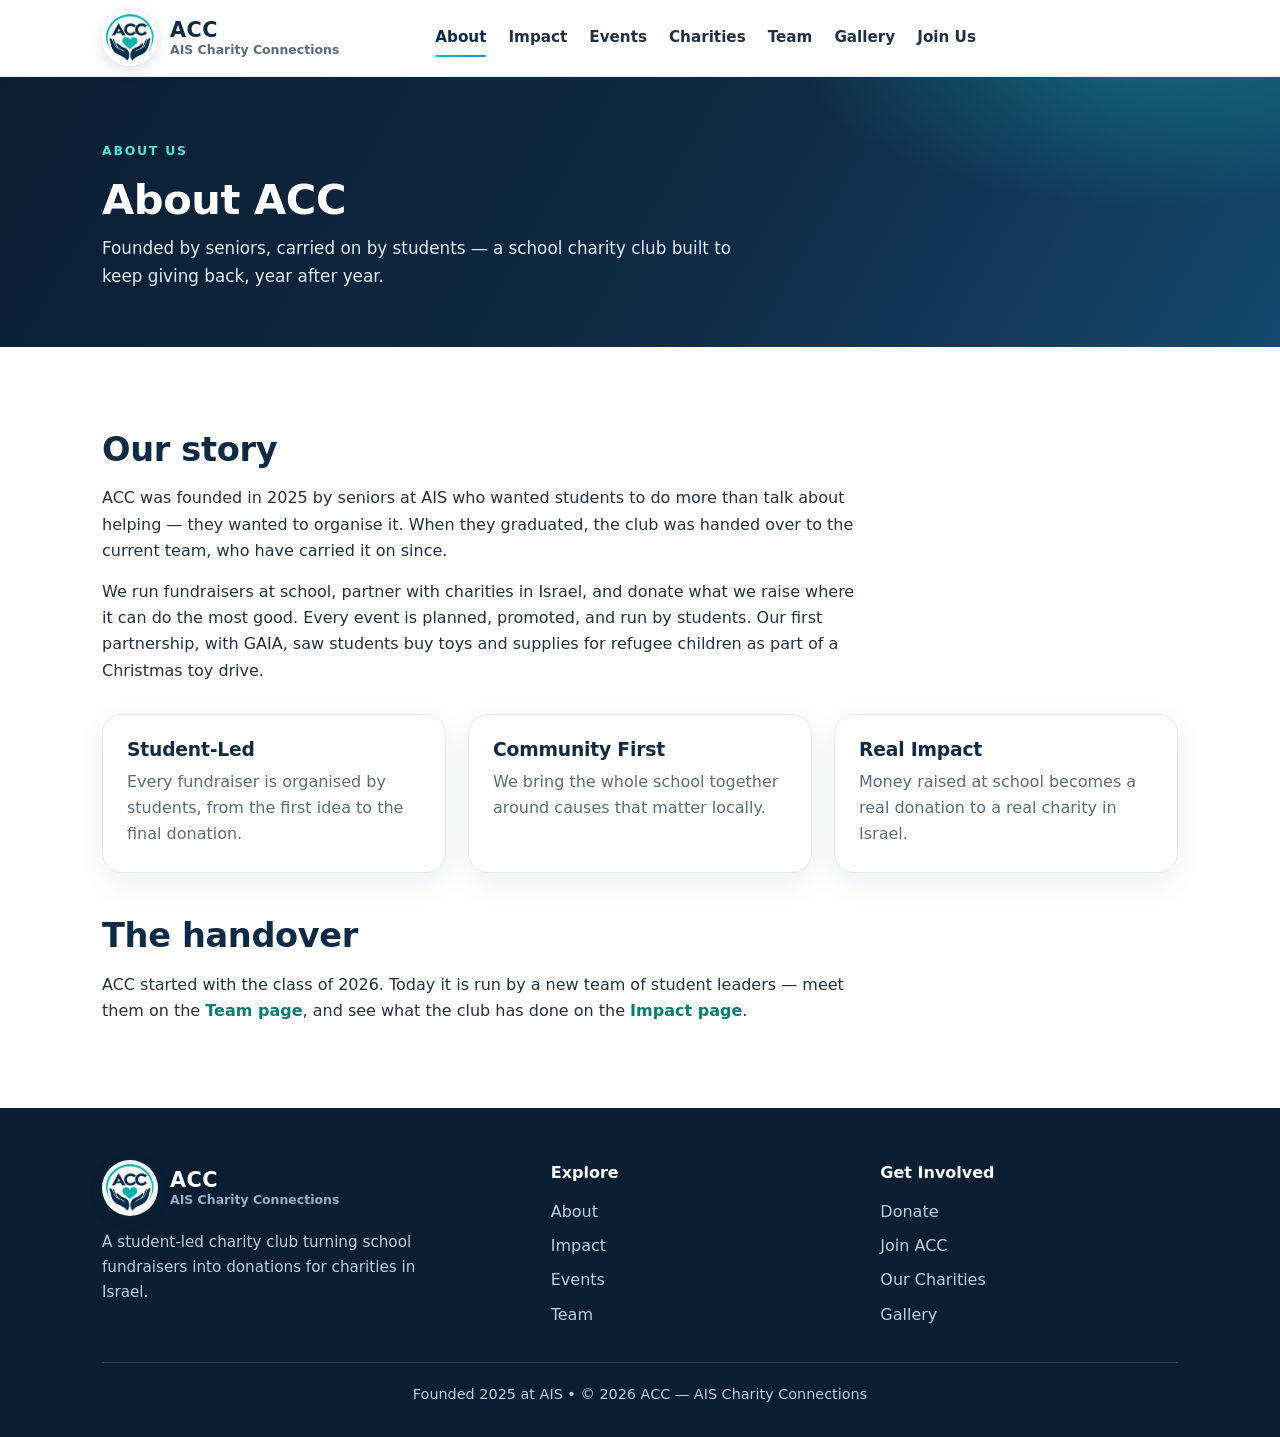
==== about.html @ 7ad08181 "Initial commit" ====
<!DOCTYPE html>
<html lang="en">
<head>
  <meta charset="UTF-8">
  <meta name="viewport" content="width=device-width, initial-scale=1.0">
  <title>About — ACC | AIS Charity Connections</title>
  <meta name="description" content="About ACC — AIS Charity Connections, a student-led charity club founded in 2025 at AIS.">
  <link rel="icon" type="image/png" href="images/logo.png">
  <link rel="stylesheet" href="styles.css">
</head>
<body>

  <header class="site-header">
    <nav class="nav container">
      <a class="logo" href="index.html"><span class="logo-badge"><img class="logo-img" src="images/logo.png" alt="ACC logo"></span><span class="logo-text"><span class="logo-name">ACC</span><span class="logo-sub">AIS Charity Connections</span></span></a>
      <button class="nav-toggle" id="navToggle" aria-label="Open menu">☰</button>
      <div class="nav-links" id="navLinks">
        <a href="about.html" class="active">About</a>
        <a href="impact.html">Impact</a>
        <a href="events.html">Events</a>
        <a href="charities.html">Charities</a>
        <a href="team.html">Team</a>
        <a href="gallery.html">Gallery</a>
        <a href="join.html">Join Us</a>
        <div class="kofi-slot" id="kofiNavSlot"></div>
      </div>
    </nav>
  </header>

  <main>
    <section class="page-hero">
      <div class="container">
        <p class="eyebrow">About Us</p>
        <h1>About ACC</h1>
        <p class="page-hero-text">Founded by seniors, carried on by students — a school charity club built to keep giving back, year after year.</p>
      </div>
    </section>

    <section class="section">
      <div class="container">
        <div class="reveal">
          <h2>Our story</h2>
          <p style="margin-bottom:14px;max-width:760px">ACC was founded in 2025 by seniors at AIS who wanted students to do more than talk about helping — they wanted to organise it. When they graduated, the club was handed over to the current team, who have carried it on since.</p>
          <p style="max-width:760px">We run fundraisers at school, partner with charities in Israel, and donate what we raise where it can do the most good. Every event is planned, promoted, and run by students. Our first partnership, with GAIA, saw students buy toys and supplies for refugee children as part of a Christmas toy drive.</p>
        </div>
        <div class="card-grid">
          <div class="card reveal"><h3>Student-Led</h3><p>Every fundraiser is organised by students, from the first idea to the final donation.</p></div>
          <div class="card reveal"><h3>Community First</h3><p>We bring the whole school together around causes that matter locally.</p></div>
          <div class="card reveal"><h3>Real Impact</h3><p>Money raised at school becomes a real donation to a real charity in Israel.</p></div>
        </div>
        <div class="reveal" style="margin-top:44px">
          <h2>The handover</h2>
          <p style="max-width:760px">ACC started with the class of 2026. Today it is run by a new team of student leaders — meet them on the <a href="team.html" class="text-link">Team page</a>, and see what the club has done on the <a href="impact.html" class="text-link">Impact page</a>.</p>
        </div>
      </div>
    </section>
  </main>

  <footer class="site-footer">
    <div class="container">
      <div class="footer-grid">
        <div>
          <a class="logo" href="index.html"><span class="logo-badge"><img class="logo-img" src="images/logo.png" alt="ACC logo"></span><span class="logo-text"><span class="logo-name">ACC</span><span class="logo-sub">AIS Charity Connections</span></span></a>
          <p class="footer-blurb">A student-led charity club turning school fundraisers into donations for charities in Israel.</p>
        </div>
        <div>
          <h4>Explore</h4>
          <ul>
            <li><a href="about.html">About</a></li>
            <li><a href="impact.html">Impact</a></li>
            <li><a href="events.html">Events</a></li>
            <li><a href="team.html">Team</a></li>
          </ul>
        </div>
        <div>
          <h4>Get Involved</h4>
          <ul>
            <li><a href="donate.html">Donate</a></li>
            <li><a href="join.html">Join ACC</a></li>
            <li><a href="charities.html">Our Charities</a></li>
            <li><a href="gallery.html">Gallery</a></li>
          </ul>
        </div>
      </div>
      <p class="footer-bottom">Founded 2025 at AIS • © 2026 ACC — AIS Charity Connections</p>
    </div>
  </footer>

  <script src="script.js"></script>

  <!-- Ko-fi button: the real Ko-fi button sits in the header (styles.css docks it there) -->
  <script src='https://storage.ko-fi.com/cdn/scripts/overlay-widget.js'></script>
  <script>
    kofiWidgetOverlay.draw('aischarityconnections', {
      'type': 'floating-chat',
      'floating-chat.cssId': 'accnav',
      'floating-chat.donateButton.text': 'Donate',
      'floating-chat.donateButton.background-color': '#0FB5A6',
      'floating-chat.donateButton.text-color': '#fff'
    }, 'kofiNavSlot');
  </script>
</body>
</html>
---- styles.css ----
/* ============================================================
   ACC — AIS Charity Connections
   Premium theme: navy + turquoise (matched to the logo)
   Colours live in the variables below — change them in ONE
   place and the whole site follows.
   ============================================================ */
:root{
  --navy:#0F2A44;
  --navy-deep:#0B1F34;
  --turq:#0FB5A6;
  --turq-bright:#13C2B2;
  --turq-dark:#0A7C73;
  --blue:#2D7FF9;
  --bg:#ffffff;
  --alt:#F3F8F8;
  --text:#22303F;
  --muted:#5B6B7A;
  --line:#E4ECEC;
  --radius:20px;
  --shadow:0 10px 30px rgba(15,42,68,.08);
  --shadow-lift:0 18px 42px rgba(15,42,68,.14);
  --ease:cubic-bezier(.16,1,.3,1);
}

/* Smooth cross-page transitions (Chrome): pages fade + slide instead of snapping */
@view-transition{navigation:auto}
::view-transition-old(root){animation:pageOut .28s ease both}
::view-transition-new(root){animation:pageIn .38s var(--ease) both}
@keyframes pageOut{to{opacity:0;transform:translateY(-8px)}}
@keyframes pageIn{from{opacity:0;transform:translateY(14px)}}

*{box-sizing:border-box;margin:0;padding:0}
html{scroll-behavior:smooth}
body{font-family:Inter,system-ui,-apple-system,Segoe UI,Roboto,Arial,sans-serif;color:var(--text);background:var(--bg);line-height:1.65;-webkit-font-smoothing:antialiased}
::selection{background:#BDEEE9;color:var(--navy-deep)}
img{max-width:100%;display:block}
a{transition:color .25s ease}
.container{max-width:1120px;margin:0 auto;padding:0 22px}
h1,h2,h3{color:var(--navy);line-height:1.15;letter-spacing:-.01em}
h2{font-size:2.1rem;margin-bottom:16px}
.subheading{margin:40px 0 16px;font-size:1.3rem}
.section{padding:84px 0}
.section-alt{background:var(--alt)}
.section-intro{color:var(--muted);max-width:700px;margin-bottom:28px}
.eyebrow{color:var(--turq-dark);font-weight:800;letter-spacing:.14em;text-transform:uppercase;font-size:.78rem;margin-bottom:14px}

/* Reveal on scroll — script.js adds .visible when a block enters the screen */
.reveal{opacity:0;transform:translateY(26px);transition:opacity .8s ease,transform .8s var(--ease)}
.reveal.visible{opacity:1;transform:none}
.card-grid>.reveal:nth-child(2),.team-grid>.reveal:nth-child(2),.stats-grid>.reveal:nth-child(2){transition-delay:.08s}
.card-grid>.reveal:nth-child(3),.team-grid>.reveal:nth-child(3),.stats-grid>.reveal:nth-child(3){transition-delay:.16s}
.team-grid>.reveal:nth-child(4),.stats-grid>.reveal:nth-child(4){transition-delay:.24s}
.team-grid>.reveal:nth-child(5){transition-delay:.32s}

/* Header */
.site-header{position:sticky;top:0;z-index:10001;background:rgba(255,255,255,.86);backdrop-filter:blur(14px);-webkit-backdrop-filter:blur(14px);border-bottom:1px solid var(--line);transition:box-shadow .3s ease}
.site-header.scrolled{box-shadow:0 8px 28px rgba(15,42,68,.10)}
.nav{display:flex;align-items:center;justify-content:space-between;min-height:76px;gap:16px}
.logo{display:flex;align-items:center;gap:12px;text-decoration:none}
.logo-badge{display:block;width:56px;height:56px;border-radius:50%;overflow:hidden;flex-shrink:0;box-shadow:0 4px 14px rgba(15,42,68,.14)}
.logo-img{width:100%;height:100%;object-fit:cover;transform:scale(1.18)}
.logo-text{display:flex;flex-direction:column;line-height:1.15}
.logo-name{color:var(--navy);font-weight:800;font-size:1.3rem;letter-spacing:.02em}
.logo-sub{color:var(--muted);font-weight:600;font-size:.78rem}
.nav-links{display:flex;align-items:center;gap:22px}
.nav-links>a{position:relative;color:var(--text);text-decoration:none;font-weight:600;font-size:.95rem;padding:6px 0}
.nav-links>a::after{content:"";position:absolute;left:0;bottom:0;height:2px;width:100%;background:linear-gradient(90deg,var(--turq-bright),var(--blue));border-radius:2px;transform:scaleX(0);transform-origin:left;transition:transform .3s var(--ease)}
.nav-links>a:hover{color:var(--navy)}
.nav-links>a:hover::after,.nav-links>a.active::after{transform:scaleX(1)}
.nav-links>a.active{color:var(--navy)}
.nav-toggle{display:none;background:none;border:0;font-size:1.5rem;cursor:pointer;color:var(--navy)}

/* Buttons */
.btn{display:inline-block;background:linear-gradient(135deg,var(--turq-bright),#0A9E93);color:#fff;font-weight:700;text-decoration:none;border:0;border-radius:999px;padding:13px 24px;cursor:pointer;box-shadow:0 8px 20px rgba(11,165,150,.28);transition:transform .25s var(--ease),box-shadow .25s ease,filter .25s ease}
.btn:hover{transform:translateY(-2px);box-shadow:0 14px 28px rgba(11,165,150,.34)}
.btn:active{transform:translateY(0) scale(.98)}
.btn-outline{background:transparent;border:2px solid var(--navy);color:var(--navy);box-shadow:none}
.btn-outline:hover{background:var(--navy);color:#fff;box-shadow:0 14px 28px rgba(15,42,68,.22)}
.btn-small{padding:13px 30px;font-size:1rem}
/* Nav Donate button — needs its own rule to beat the .nav-links>a padding */
.nav-links>a.btn{padding:13px 30px;font-size:1rem}
.btn-large{font-size:1.1rem;padding:16px 36px}
.btn-white{background:#fff;color:var(--navy);box-shadow:0 10px 24px rgba(0,0,0,.18)}
.btn-white:hover{box-shadow:0 16px 32px rgba(0,0,0,.22)}

/* Hero (home) */
.hero{padding:76px 0 84px;background:radial-gradient(620px 340px at 88% -60px,rgba(19,194,178,.16),transparent 65%),radial-gradient(520px 300px at -80px 110%,rgba(45,127,249,.10),transparent 60%),linear-gradient(180deg,#fff,var(--alt))}
.hero-grid{display:grid;grid-template-columns:1.05fr .95fr;gap:40px;align-items:center}
.hero h1{font-size:3.1rem;margin-bottom:18px}
.hero-text{color:var(--muted);font-size:1.12rem;margin-bottom:26px;max-width:520px}
.hero-buttons{display:flex;gap:12px;flex-wrap:wrap;margin-bottom:20px}
.trust-bar{color:var(--muted);font-size:.9rem;font-weight:600}
.hero-img{border-radius:24px;aspect-ratio:4/3;object-fit:cover;width:100%;box-shadow:var(--shadow-lift)}

/* Page hero (sub-pages) */
.page-hero{padding:64px 0 56px;color:#DCEBF5;background:radial-gradient(560px 260px at 90% -40px,rgba(19,194,178,.35),transparent 65%),linear-gradient(120deg,var(--navy-deep),var(--navy) 55%,#14486E)}
.page-hero h1{color:#fff;font-size:2.6rem;margin-bottom:12px}
.page-hero .eyebrow{color:#4FE3D4}
.page-hero-text{max-width:640px;font-size:1.05rem}

/* Cards */
.card-grid{display:grid;grid-template-columns:repeat(3,1fr);gap:22px;margin-top:30px}
.card-grid-2{grid-template-columns:repeat(2,1fr)}
.card{background:#fff;border:1px solid var(--line);border-radius:var(--radius);padding:24px;box-shadow:var(--shadow);transition:transform .35s var(--ease),box-shadow .35s ease}
.card:hover{transform:translateY(-6px);box-shadow:var(--shadow-lift)}
.card h3{margin-bottom:8px}
.card p{color:var(--muted)}
.event-card{padding:0;overflow:hidden}
.event-card img{aspect-ratio:16/10;object-fit:cover;width:100%;transition:transform .6s var(--ease)}
.event-card:hover img{transform:scale(1.05)}
.event-card .card-body{padding:20px 22px 24px}
.event-card .meta{color:var(--turq-dark);font-weight:700;margin-bottom:8px}
.text-link{color:var(--turq-dark);font-weight:700;text-decoration:none}
.text-link:hover{color:var(--navy);text-decoration:underline}

/* Stats */
.stats-grid{display:grid;grid-template-columns:repeat(4,1fr);gap:22px}
.stat{background:linear-gradient(160deg,#16406B,var(--navy) 60%,var(--navy-deep));color:#fff;border-radius:var(--radius);padding:28px;text-align:center;box-shadow:var(--shadow);transition:transform .35s var(--ease)}
.stat:hover{transform:translateY(-4px)}
.stat strong{display:block;font-size:2.1rem;background:linear-gradient(90deg,#4FE3D4,#7CC4FF);-webkit-background-clip:text;background-clip:text;color:transparent}
.stat span{font-weight:600;color:#DCEBF5}

/* Team */
.team-grid{display:grid;grid-template-columns:repeat(3,1fr);gap:22px}
.team-card{background:#fff;border:1px solid var(--line);border-radius:var(--radius);padding:18px;text-align:center;box-shadow:var(--shadow);transition:transform .35s var(--ease),box-shadow .35s ease}
.team-card:hover{transform:translateY(-6px);box-shadow:var(--shadow-lift)}
.team-card img{border-radius:14px;aspect-ratio:1/1;object-fit:cover;width:100%;margin-bottom:14px}
.team-card .role{color:var(--turq-dark);font-weight:800;letter-spacing:.05em;text-transform:uppercase;font-size:.85rem;margin-top:4px}

/* Gallery */
.gallery-grid{display:grid;grid-template-columns:repeat(3,1fr);gap:18px}
.gallery-grid figure{background:#fff;border-radius:var(--radius);overflow:hidden;border:1px solid var(--line);box-shadow:var(--shadow)}
.gallery-grid img{aspect-ratio:4/3;object-fit:cover;width:100%;transition:transform .6s var(--ease)}
.gallery-grid figure:hover img{transform:scale(1.06)}
.gallery-grid figcaption{padding:12px 16px;font-weight:600;color:var(--navy)}

/* CTA banner */
.cta-banner{border-radius:26px;padding:48px 36px;text-align:center;color:#DCEBF5;background:radial-gradient(480px 220px at 85% -30px,rgba(19,194,178,.4),transparent 65%),linear-gradient(120deg,var(--navy-deep),var(--navy) 55%,#0E5A54);box-shadow:var(--shadow-lift)}
.cta-banner h2{color:#fff;margin-bottom:10px}
.cta-banner p{max-width:560px;margin:0 auto 24px}

/* Donate */
.donate-box{max-width:680px;margin:0 auto;text-align:center;background:#fff;border:1px solid var(--line);border-radius:26px;padding:40px 30px;box-shadow:var(--shadow-lift);position:relative;overflow:hidden}
.donate-box::before{content:"";position:absolute;top:0;left:0;right:0;height:5px;background:linear-gradient(90deg,var(--turq-bright),var(--blue))}
.donate-box .section-intro{margin:0 auto 24px}
.donate-toggle{display:inline-flex;background:var(--alt);border-radius:999px;padding:4px;margin-bottom:18px}
.toggle-btn{border:0;background:transparent;padding:9px 20px;border-radius:999px;font:inherit;font-weight:700;cursor:pointer;color:var(--muted);transition:all .25s ease}
.toggle-btn.active{background:var(--navy);color:#fff}
.amount-grid{display:flex;gap:10px;justify-content:center;flex-wrap:wrap;margin-bottom:24px}
.amount-btn{border:2px solid #CFDCE0;background:#fff;border-radius:999px;padding:10px 22px;font:inherit;font-weight:800;color:var(--navy);cursor:pointer;transition:all .25s ease}
.amount-btn:hover{border-color:var(--turq)}
.amount-btn.active{border-color:var(--turq);background:#E0F7F3;transform:scale(1.04)}
.donate-box .form-note{margin-top:12px}
.donate-trust{color:var(--muted);font-size:.9rem;margin-top:8px}

/* Form */
.contact-form{max-width:640px;margin:32px auto 0;display:grid;gap:12px}
.contact-form input,.contact-form textarea{width:100%;padding:14px;border:1px solid #CFDCE0;border-radius:14px;font:inherit;transition:border-color .25s ease,box-shadow .25s ease}
.contact-form input:focus,.contact-form textarea:focus{outline:0;border-color:var(--turq);box-shadow:0 0 0 4px rgba(19,194,178,.18)}
.form-note{color:var(--muted);text-align:center}

/* Footer */
.site-footer{background:var(--navy-deep);color:#B9CFDF;padding:52px 0 30px;margin-top:0}
.footer-grid{display:grid;grid-template-columns:1.4fr 1fr 1fr;gap:32px;margin-bottom:34px}
.site-footer .logo-name{color:#fff}
.site-footer .logo-sub{color:#8FB0C9}
.footer-blurb{margin-top:14px;max-width:340px;font-size:.95rem}
.site-footer h4{color:#fff;margin-bottom:12px;font-size:1rem}
.site-footer ul{list-style:none;display:grid;gap:8px}
.site-footer a{color:#B9CFDF;text-decoration:none}
.site-footer a:hover{color:#fff}
.footer-bottom{border-top:1px solid rgba(255,255,255,.14);padding-top:20px;text-align:center;font-size:.9rem}

/* Mobile */
@media (max-width:860px){
  .hero-grid,.card-grid,.card-grid-2,.team-grid,.gallery-grid,.footer-grid{grid-template-columns:1fr}
  .stats-grid{grid-template-columns:repeat(2,1fr)}
  .hero h1{font-size:2.2rem}
  .page-hero h1{font-size:2rem}
  .section{padding:60px 0}
  .nav-toggle{display:block}
  .nav-links{display:none;position:absolute;top:76px;left:0;right:0;background:#fff;flex-direction:column;align-items:stretch;padding:16px 20px;border-bottom:1px solid var(--line);box-shadow:0 18px 30px rgba(15,42,68,.10)}
  .nav-links.open{display:flex}
  .nav-links>a::after{display:none}
}

/* Respect users who prefer less motion */
@media (prefers-reduced-motion:reduce){
  *,*::before,*::after{animation-duration:.01ms!important;transition-duration:.01ms!important;scroll-behavior:auto!important}
  .reveal{opacity:1;transform:none}
}

/* Ko-fi button — docked where ACC's own Donate buttons used to be.
   Ko-fi's widget stylesheet pins its button wrap to the bottom-left
   corner (position:fixed); these rules keep the real Ko-fi button in
   its slot instead, and drop the donation panel from the top-right. */
.kofi-slot{display:inline-flex;align-items:center;width:180px;height:54px;position:relative;z-index:1}
.kofi-slot .floatingchat-container-wrap,
.kofi-slot .floatingchat-container-wrap-mobi{
  position:relative!important;
  bottom:auto!important;left:auto!important;right:auto!important;
  width:180px!important;height:100%!important;max-width:180px!important;
}
.floating-chat-kofi-popup-iframe,
.floating-chat-kofi-popup-iframe-mobi{
  top:84px!important;bottom:auto!important;
  left:auto!important;right:16px!important;
}
/* Ko-fi also leaves its own close (x) badge sitting on the panel's
   corner. The mobile variant's badge lives in the page itself (for
   the header button it rides in the header's stacking layer) and
   swallows real mouse clicks meant for the panel. The site's own
   close button (the panel manager in script.js) handles closing,
   so Ko-fi's badges never take clicks. */
.floating-chat-kofi-popup-iframe-closer,
.floating-chat-kofi-popup-iframe-closer-mobi{pointer-events:none!important}
.cta-banner .kofi-slot{display:flex;justify-content:center;margin:0 auto;height:64px}
.kofi-slot .floatingchat-container,
.kofi-slot .floatingchat-container-mobi{width:180px!important}
#kofiHeroSlot{height:57px}
@media (max-width:860px){
  .nav-links .kofi-slot{align-self:flex-start}
}
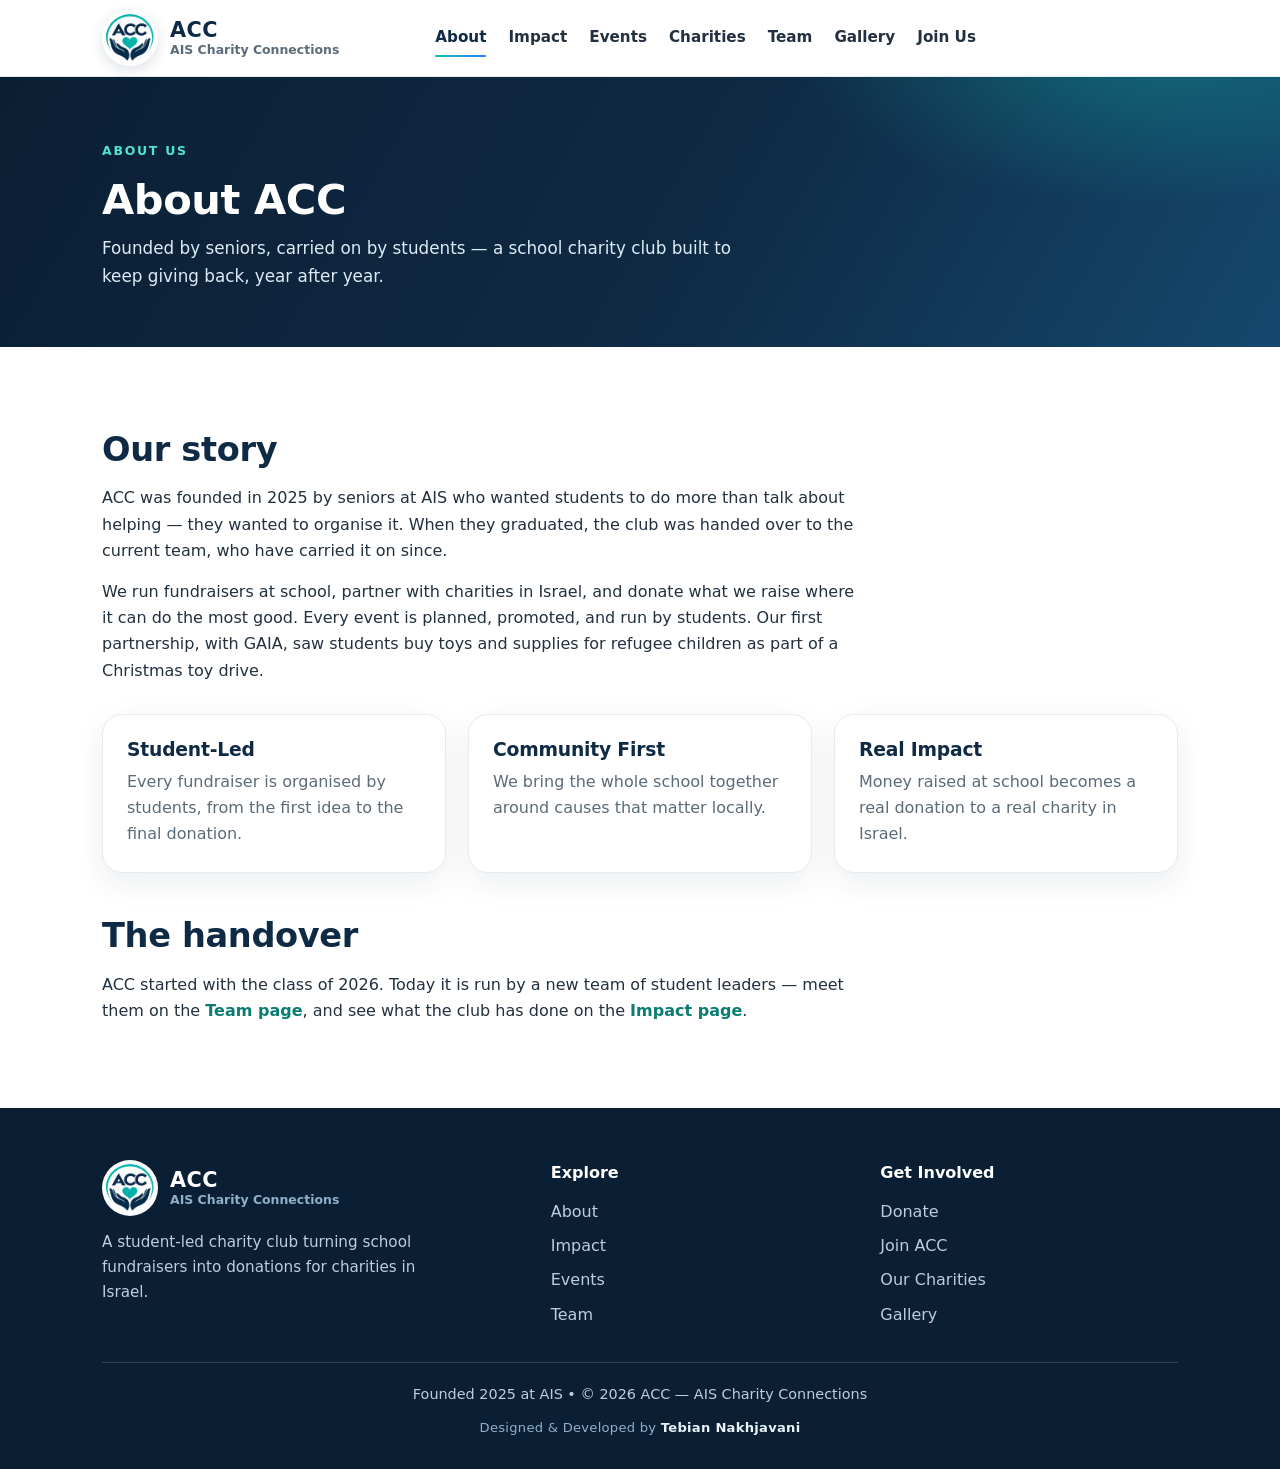
==== commit 3d05c67d: "Add footer credit line" ====
--- a/about.html
+++ b/about.html
@@ -5,6 +5,13 @@
   <meta name="viewport" content="width=device-width, initial-scale=1.0">
   <title>About — ACC | AIS Charity Connections</title>
   <meta name="description" content="About ACC — AIS Charity Connections, a student-led charity club founded in 2025 at AIS.">
+  <link rel="canonical" href="https://ais-charity-connections.netlify.app/about.html">
+  <meta property="og:type" content="website">
+  <meta property="og:site_name" content="AIS Charity Connections">
+  <meta property="og:title" content="About — ACC | AIS Charity Connections">
+  <meta property="og:description" content="About ACC — AIS Charity Connections, a student-led charity club founded in 2025 at AIS.">
+  <meta property="og:url" content="https://ais-charity-connections.netlify.app/about.html">
+  <meta property="og:image" content="https://ais-charity-connections.netlify.app/images/hero.jpg">
   <link rel="icon" type="image/png" href="images/logo.png">
   <link rel="stylesheet" href="styles.css">
 </head>
@@ -83,6 +90,7 @@
         </div>
       </div>
       <p class="footer-bottom">Founded 2025 at AIS • © 2026 ACC — AIS Charity Connections</p>
+      <p class="footer-credit">Designed &amp; Developed by <span>Tebian Nakhjavani</span></p>
     </div>
   </footer>
 
--- a/styles.css
+++ b/styles.css
@@ -170,6 +170,8 @@
 .site-footer a{color:#B9CFDF;text-decoration:none}
 .site-footer a:hover{color:#fff}
 .footer-bottom{border-top:1px solid rgba(255,255,255,.14);padding-top:20px;text-align:center;font-size:.9rem}
+.footer-credit{text-align:center;margin-top:10px;font-size:.82rem;color:#8FB0C9;letter-spacing:.02em}
+.footer-credit span{color:#EAF3FA;font-weight:600}
 
 /* Mobile */
 @media (max-width:860px){
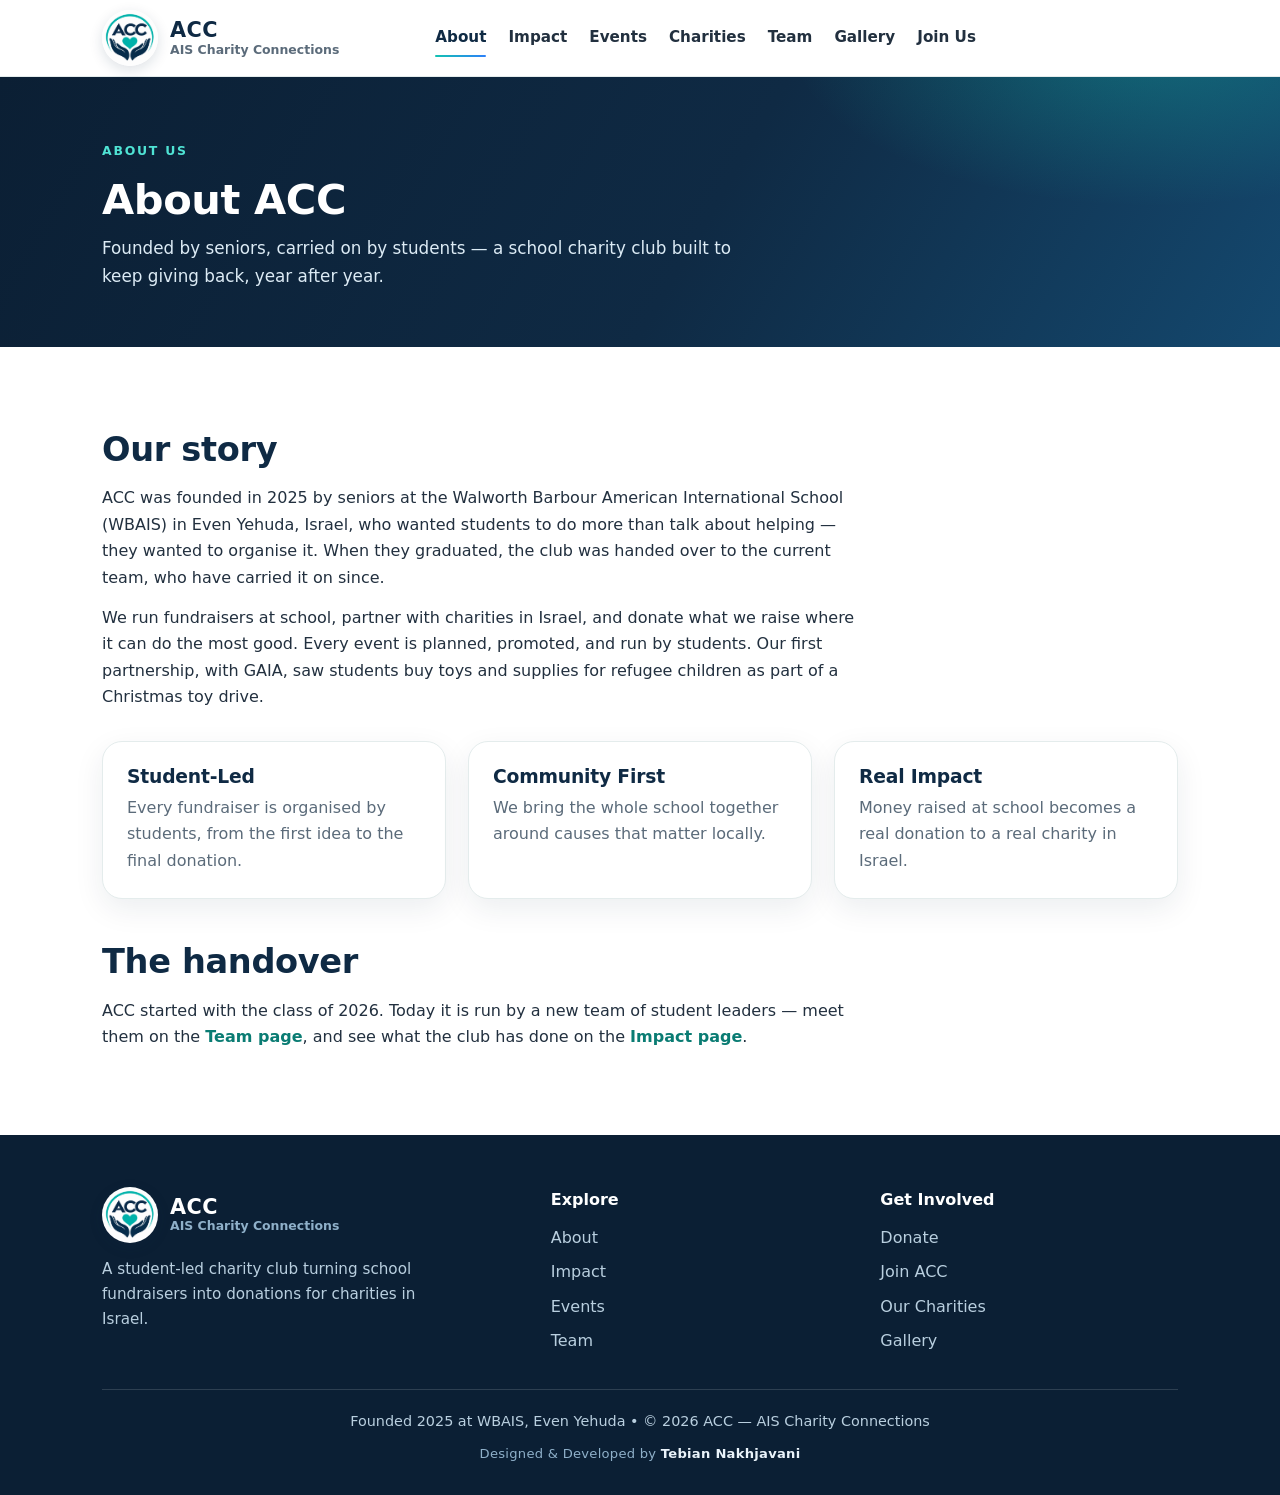
==== commit 9dafe32a: "Name WBAIS and Even Yehuda on homepage, About and footers" ====
--- a/about.html
+++ b/about.html
@@ -47,7 +47,7 @@
       <div class="container">
         <div class="reveal">
           <h2>Our story</h2>
-          <p style="margin-bottom:14px;max-width:760px">ACC was founded in 2025 by seniors at AIS who wanted students to do more than talk about helping — they wanted to organise it. When they graduated, the club was handed over to the current team, who have carried it on since.</p>
+          <p style="margin-bottom:14px;max-width:760px">ACC was founded in 2025 by seniors at the Walworth Barbour American International School (WBAIS) in Even Yehuda, Israel, who wanted students to do more than talk about helping — they wanted to organise it. When they graduated, the club was handed over to the current team, who have carried it on since.</p>
           <p style="max-width:760px">We run fundraisers at school, partner with charities in Israel, and donate what we raise where it can do the most good. Every event is planned, promoted, and run by students. Our first partnership, with GAIA, saw students buy toys and supplies for refugee children as part of a Christmas toy drive.</p>
         </div>
         <div class="card-grid">
@@ -89,7 +89,7 @@
           </ul>
         </div>
       </div>
-      <p class="footer-bottom">Founded 2025 at AIS • © 2026 ACC — AIS Charity Connections</p>
+      <p class="footer-bottom">Founded 2025 at WBAIS, Even Yehuda • © 2026 ACC — AIS Charity Connections</p>
       <p class="footer-credit">Designed &amp; Developed by <span>Tebian Nakhjavani</span></p>
     </div>
   </footer>
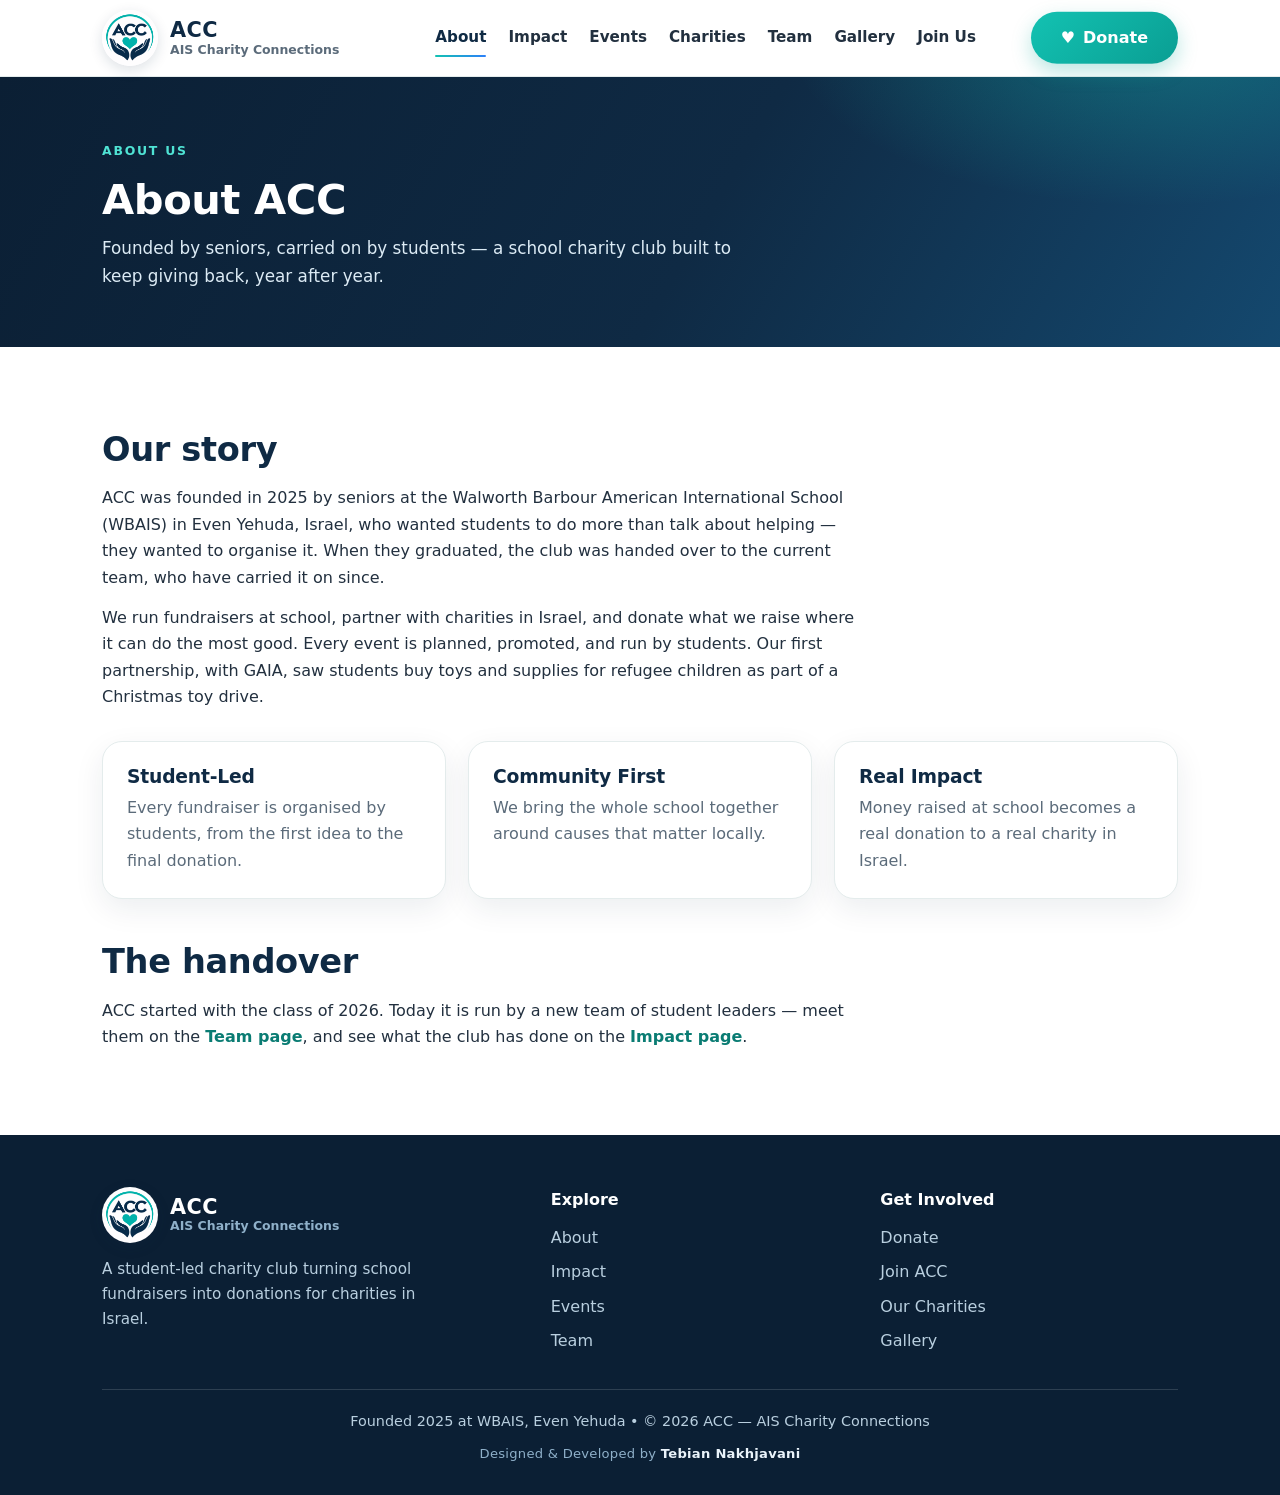
==== commit 5c9ecb32: "Compress images + instant donate button" ====
--- a/about.html
+++ b/about.html
@@ -12,7 +12,9 @@
   <meta property="og:description" content="About ACC — AIS Charity Connections, a student-led charity club founded in 2025 at AIS.">
   <meta property="og:url" content="https://ais-charity-connections.netlify.app/about.html">
   <meta property="og:image" content="https://ais-charity-connections.netlify.app/images/hero.jpg">
-  <link rel="icon" type="image/png" href="images/logo.png">
+  <link rel="icon" href="/favicon.ico" sizes="any">
+  <link rel="icon" type="image/png" sizes="192x192" href="images/favicon-192.png">
+  <link rel="apple-touch-icon" href="images/apple-touch-icon.png">
   <link rel="stylesheet" href="styles.css">
 </head>
 <body>
@@ -29,7 +31,7 @@
         <a href="team.html">Team</a>
         <a href="gallery.html">Gallery</a>
         <a href="join.html">Join Us</a>
-        <div class="kofi-slot" id="kofiNavSlot"></div>
+        <div class="kofi-slot" id="kofiNavSlot"><a class="kofi-fallback" href="https://ko-fi.com/aischarityconnections" target="_blank" rel="noopener">Donate</a></div>
       </div>
     </nav>
   </header>
--- a/styles.css
+++ b/styles.css
@@ -223,3 +223,18 @@
 @media (max-width:860px){
   .nav-links .kofi-slot{align-self:flex-start}
 }
+
+/* Instant Donate button — a static ACC-styled button that sits in
+   each Ko-fi slot from the first paint, so the slot is never empty
+   while Ko-fi's widget script + button iframe load from Ko-fi's
+   servers. It links straight to the Ko-fi page; once the real
+   Ko-fi button has rendered, script.js adds .kofi-ready to the
+   slot and this button steps aside. Positioned absolutely so it
+   never pushes the widget wrap around while both are present. */
+.kofi-fallback{position:absolute;left:0;top:50%;transform:translateY(-50%);z-index:2;display:inline-flex;align-items:center;justify-content:center;gap:8px;background:linear-gradient(135deg,#13C2B2,#0A9E93);color:#fff;font-weight:700;font-size:16px;line-height:1.65;padding:13px 30px;border-radius:999px;box-shadow:0 8px 20px rgba(11,165,150,.28);text-decoration:none;white-space:nowrap;transition:box-shadow .25s ease}
+.kofi-fallback::before{content:'♥'}
+.kofi-fallback:hover{box-shadow:0 14px 28px rgba(11,165,150,.34)}
+#kofiNavSlot .kofi-fallback{left:auto;right:0}
+#kofiHeroSlot .kofi-fallback{padding:15px 24px}
+#kofiCtaSlot .kofi-fallback{left:50%;transform:translate(-50%,-50%);background:#fff;color:#0F2A44;padding:16px 36px;font-size:17.6px;box-shadow:0 10px 24px rgba(0,0,0,.18)}
+.kofi-slot.kofi-ready .kofi-fallback{display:none}
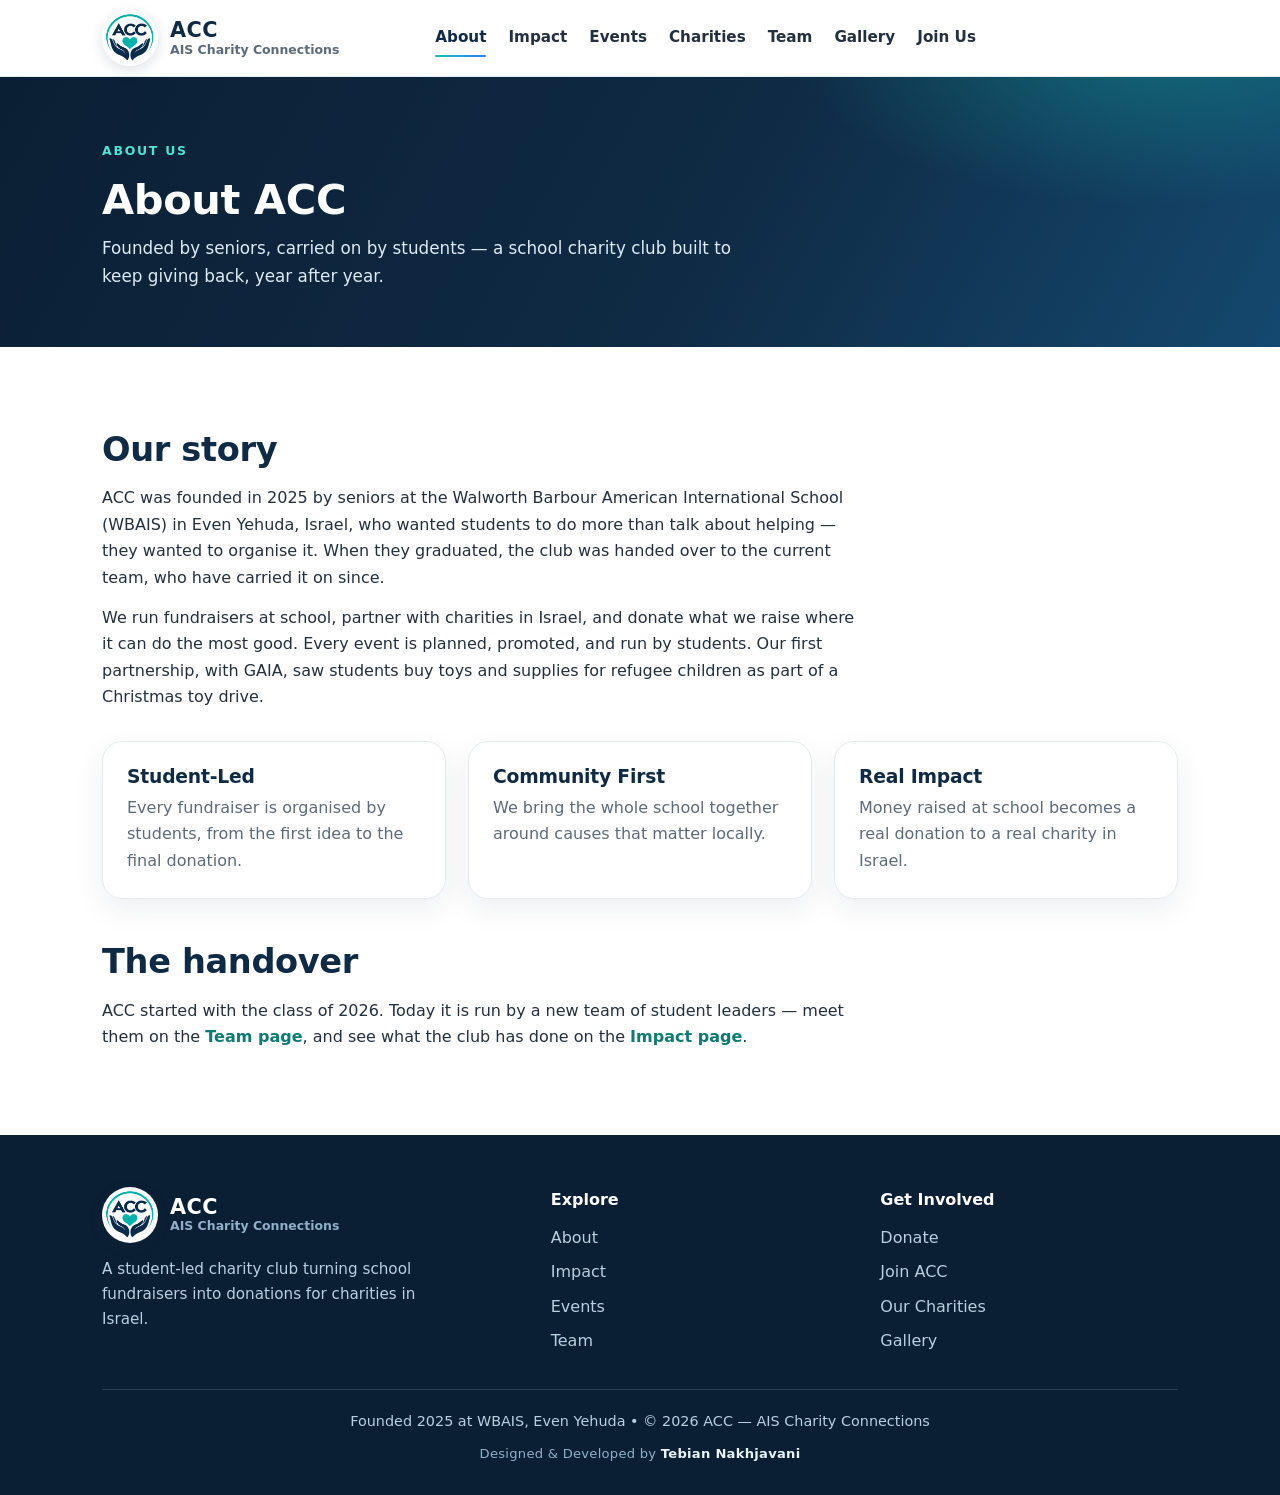
==== commit f45f4569: "Revert donate button changes — back to original Ko-fi button" ====
--- a/about.html
+++ b/about.html
@@ -31,7 +31,7 @@
         <a href="team.html">Team</a>
         <a href="gallery.html">Gallery</a>
         <a href="join.html">Join Us</a>
-        <div class="kofi-slot" id="kofiNavSlot"><a class="kofi-fallback" href="https://ko-fi.com/aischarityconnections" target="_blank" rel="noopener">Donate</a></div>
+        <div class="kofi-slot" id="kofiNavSlot"></div>
       </div>
     </nav>
   </header>
--- a/styles.css
+++ b/styles.css
@@ -224,17 +224,3 @@
   .nav-links .kofi-slot{align-self:flex-start}
 }
 
-/* Instant Donate button — a static ACC-styled button that sits in
-   each Ko-fi slot from the first paint, so the slot is never empty
-   while Ko-fi's widget script + button iframe load from Ko-fi's
-   servers. It links straight to the Ko-fi page; once the real
-   Ko-fi button has rendered, script.js adds .kofi-ready to the
-   slot and this button steps aside. Positioned absolutely so it
-   never pushes the widget wrap around while both are present. */
-.kofi-fallback{position:absolute;left:0;top:50%;transform:translateY(-50%);z-index:2;display:inline-flex;align-items:center;justify-content:center;gap:8px;background:linear-gradient(135deg,#13C2B2,#0A9E93);color:#fff;font-weight:700;font-size:16px;line-height:1.65;padding:13px 30px;border-radius:999px;box-shadow:0 8px 20px rgba(11,165,150,.28);text-decoration:none;white-space:nowrap;transition:box-shadow .25s ease}
-.kofi-fallback::before{content:'♥'}
-.kofi-fallback:hover{box-shadow:0 14px 28px rgba(11,165,150,.34)}
-#kofiNavSlot .kofi-fallback{left:auto;right:0}
-#kofiHeroSlot .kofi-fallback{padding:15px 24px}
-#kofiCtaSlot .kofi-fallback{left:50%;transform:translate(-50%,-50%);background:#fff;color:#0F2A44;padding:16px 36px;font-size:17.6px;box-shadow:0 10px 24px rgba(0,0,0,.18)}
-.kofi-slot.kofi-ready .kofi-fallback{display:none}
